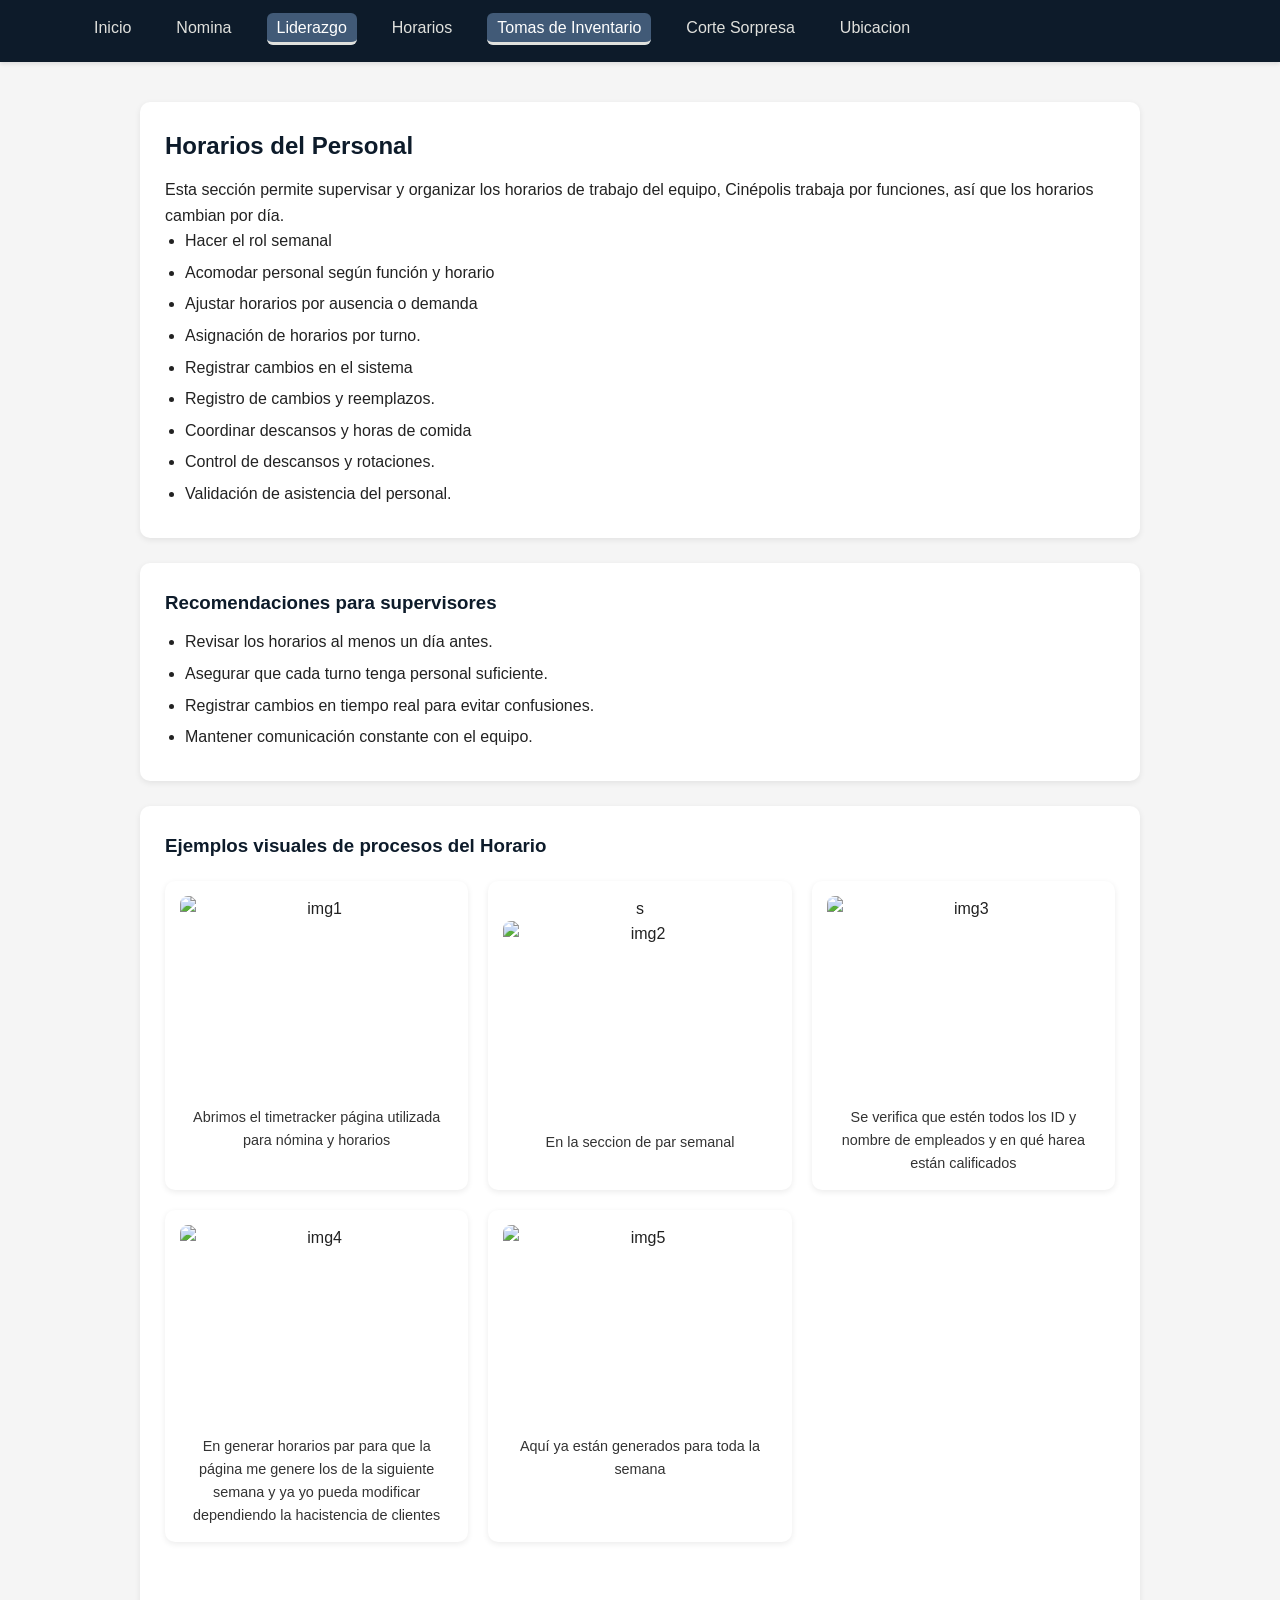
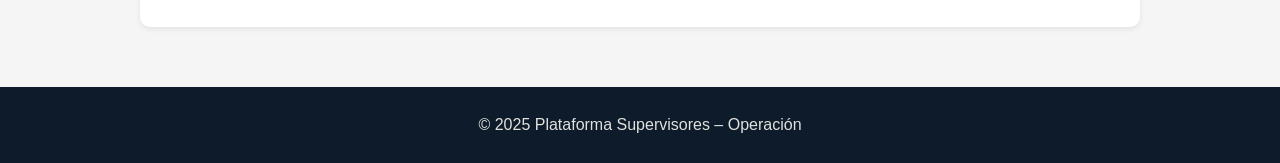
==== supervisores_horarios.html @ f8d952b4 "Add files via upload" ====
<!DOCTYPE html>
<html lang="es">
<head>
  <meta charset="UTF-8">
  <meta name="viewport" content="width=device-width, initial-scale=1.0">
  <title>Horarios del Personal</title>
  <link rel="stylesheet" href="supervisores.css">
</head>

<body>

<header>
  <nav>
    <ul>
      <li><a href="index.html">Inicio</a></li>
      <li><a href="supervisores_nomina.html">Nomina</a></li>
      <li><a href="supervisores_liderazgo.html" class="activo">Liderazgo</a></li>
      <li><a href="supervisores_horarios.html">Horarios</a></li>
      <li><a href="supervisores_tomas.html" class="activo">Tomas de Inventario</a></li>
      <li><a href="corte_sorpresa.html">Corte Sorpresa</a></li>
    <li><a href="ubicacion.html">Ubicacion</a></li>
    </ul>
  </nav>
</header>  


  <main>
    <section class="card">
      <h2>Horarios del Personal</h2>
      <p>Esta sección permite supervisar y organizar los horarios de trabajo del equipo,
        Cinépolis trabaja por funciones, así que los horarios cambian por día.</p>

      <ul>
        <li>Hacer el rol semanal</li>
        <li>Acomodar personal según función y horario</li>
        <li>Ajustar horarios por ausencia o demanda</li>
        <li>Asignación de horarios por turno.</li>
        <li>Registrar cambios en el sistema</li>
        <li>Registro de cambios y reemplazos.</li>
        <li>Coordinar descansos y horas de comida</li>
        <li>Control de descansos y rotaciones.</li>
        <li>Validación de asistencia del personal.</li>
      </ul>
    </section>

    <section class="card">
      <h3>Recomendaciones para supervisores</h3>
      <ul>
        <li>Revisar los horarios al menos un día antes.</li>
        <li>Asegurar que cada turno tenga personal suficiente.</li>
        <li>Registrar cambios en tiempo real para evitar confusiones.</li>
        <li>Mantener comunicación constante con el equipo.</li>
      </ul>
    </section>

        <section class="card">
  <h3>Ejemplos visuales de procesos del Horario</h3>

  <div class="horario-imagenes">
    <figure>
      <img src="https://scontent.fntr10-1.fna.fbcdn.net/v/t39.30808-6/593246104_122100303579144871_3949561760545869852_n.jpg?_nc_cat=107&ccb=1-7&_nc_sid=127cfc&_nc_ohc=zjcT1Q22E1cQ7kNvwEEnP5G&_nc_oc=AdncEPBnw1OClzxGAH7D4YTHIGA675r9w1P5EIXVO28soxWUr5AfkddjyivpnVl7qePSsy1DTqzqOOE6uWoV7D2c&_nc_zt=23&_nc_ht=scontent.fntr10-1.fna&_nc_gid=ojB0VfcROuiCbm1ePfON3A&oh=00_AfnatYTb47JiaDL2BwHX784SV0RXNw0F-reyaqy4VSStMQ&oe=693C42B6" alt="img1">
      <figcaption>Abrimos el timetracker página utilizada para nómina y horarios</figcaption>
    </figure>

    <figure>s
      <img src="https://scontent.fntr10-1.fna.fbcdn.net/v/t39.30808-6/594589830_122100303627144871_7634012687506745066_n.jpg?_nc_cat=103&ccb=1-7&_nc_sid=127cfc&_nc_ohc=UIEAWEtCH5AQ7kNvwFCDGIs&_nc_oc=AdkDZf6TE83Rntu-NKGbkG82e1oWmt5LoP23JUorwwCEJGQlfs1CT-21TxsD1Z0PNqbidbSnUtzWPO4ecUFrhhrn&_nc_zt=23&_nc_ht=scontent.fntr10-1.fna&_nc_gid=1pyYU8gItAGqg71uslPscw&oh=00_Afk3DTol2dSJALJd3ZUw7C9QlrESw21_hBOlGHJYeRQRxA&oe=693C4399" alt="img2">
      <figcaption>En la seccion de par semanal</figcaption>
    </figure>

    <figure>
      <img src="https://scontent.fntr10-2.fna.fbcdn.net/v/t39.30808-6/594556267_122100303597144871_4830863225241563096_n.jpg?_nc_cat=106&ccb=1-7&_nc_sid=127cfc&_nc_ohc=W0PHkTNys7sQ7kNvwFALyAz&_nc_oc=AdlbeDW5IGV1BHnfJHfvBF1C4LYT_QaEmPve7buJ9d7E70y01RK255TokCqu0kQrL0Yw0UfvkSOFbXxXUGBUcne1&_nc_zt=23&_nc_ht=scontent.fntr10-2.fna&_nc_gid=WjD4P2nIKufIKwJ8tKBwgA&oh=00_AfkgO8BXR5KY1YsBrpWB7UoBIeoAX77UAVt7RW6m4ddXAA&oe=693C1237" alt="img3">
      <figcaption>Se verifica que estén todos los ID y nombre de empleados y en qué harea están calificados</figcaption>
    </figure>

    <figure>
      <img src="https://scontent.fntr10-2.fna.fbcdn.net/v/t39.30808-6/593293833_122100303681144871_4282954107741860934_n.jpg?_nc_cat=109&ccb=1-7&_nc_sid=127cfc&_nc_ohc=vlSZ2sHHuYcQ7kNvwElCbLx&_nc_oc=AdmiZK8foMRgshzJ2Zg4-qDj0IH7wGcmc_dlqy7icJ7l-6RGNdPBsrHqkHaADiss3aZXjnfSiu5F-3-ySfG4Uzbl&_nc_zt=23&_nc_ht=scontent.fntr10-2.fna&_nc_gid=AfXisk1lECXoRZYoTvI6Yg&oh=00_AfkqggWd9mI5FBemPQ9FI-OQGAmBaNyLrAnvOBTFX2x6fg&oe=693C1736" alt="img4">
      <figcaption>En generar horarios par para que la página me genere los de la siguiente semana y ya yo pueda modificar dependiendo la hacistencia de clientes</figcaption>
    </figure>

    <figure>
      <img src="https://scontent.fntr10-1.fna.fbcdn.net/v/t39.30808-6/593251310_122100303705144871_2663887958515606969_n.jpg?_nc_cat=100&ccb=1-7&_nc_sid=127cfc&_nc_ohc=8vZDjj7tsUIQ7kNvwEDsMK0&_nc_oc=AdkGBmKWv1a2_ZFFymGYFlNqorvqpLjSIuWl429d6vxalyihmXTNr37jUiE3yzEYXwetiPdDEArxwH3hATL1LuUV&_nc_zt=23&_nc_ht=scontent.fntr10-1.fna&_nc_gid=29Ne-QyQM2Ki1XTwrbEyHw&oh=00_AfkYEBu_gw_pLK3fUoFQb02ig3y3i3LPlhwp13iQ1LEbig&oe=693C1486" alt="img5">
      <figcaption>Aquí ya están generados para toda la semana</figcaption>
    </figure>
  </div>
</section>

  </main>

  <footer>
    <p>&copy; 2025 Plataforma Supervisores – Operación</p>
  </footer>

</body>
</html>
---- supervisores.css ----
/* ====== ESTILO GENERAL ====== */
* {
  margin: 0;
  padding: 0;
  box-sizing: border-box;
  font-family: "Arial", sans-serif;
}

body {
  background: #f5f5f5;
  color: #222;
  line-height: 1.6;
}

/* ====== HEADER Y NAVEGACIÓN ====== */
header {
  background: #0d1b2a;
  padding: 15px 0;
  box-shadow: 0 2px 4px rgba(0,0,0,0.1);
}

nav {
  display: flex;
  justify-content: space-between;
  align-items: center;
  width: 90%;
  margin: 0 auto;
}

nav ul {
  list-style: none;
  display: flex;
  gap: 25px;
}

nav a {
  text-decoration: none;
  color: #e0e1dd;
  font-weight: 500;
  padding: 6px 10px;
  border-radius: 6px;
  transition: 0.2s;
}

nav a:hover {
  background: #1b263b;
}

nav a.activo {
  background: #415a77;
  color: white;
  border-bottom: 3px solid #e0e1dd;
}

/* Logo de Cinépolis */
nav .logo img {
  height: 40px;
  width: auto;
}

/* ====== CONTENIDO PRINCIPAL ====== */
main {
  width: 90%;
  max-width: 1000px;
  margin: 40px auto;
  display: flex;
  flex-direction: column;
  gap: 25px;
}

.intro, .card {
  background: white;
  padding: 25px;
  border-radius: 10px;
  box-shadow: 0 2px 6px rgba(0,0,0,0.08);
}

h2, h3 {
  margin-bottom: 12px;
  color: #0d1b2a;
}

ul {
  margin-left: 20px;
}

ul li {
  margin-bottom: 6px;
}

/* ====== GALERÍA DE IMÁGENES NOMINA ====== */
.nomina-imagenes {
  display: grid;
  grid-template-columns: repeat(auto-fit, minmax(220px, 1fr));
  gap: 20px;
  margin-top: 20px;
}

.nomina-imagenes figure {
  background: white;
  padding: 15px;
  border-radius: 10px;
  box-shadow: 0 2px 6px rgba(0,0,0,0.08);
  text-align: center;
}

.nomina-imagenes img {
  width: 100%;
  max-width: 220px;
  height: auto;
  border-radius: 8px;
  display: block;
  margin: 0 auto 10px auto;
}

.nomina-imagenes figcaption {
  font-size: 0.9rem;
  color: #333;
  margin-top: 8px;
}

/* ====== GALERÍA DE IMÁGENES HORARIOS ====== */
.horario-imagenes {
  display: grid;
  grid-template-columns: repeat(auto-fit, minmax(280px, 1fr));
  gap: 20px;
  margin-top: 20px;
  margin-bottom: 60px;
}

.horario-imagenes figure {
  background: white;
  padding: 15px;
  border-radius: 10px;
  box-shadow: 0 2px 6px rgba(0,0,0,0.08);
  text-align: center;
}

.horario-imagenes img {
  width: 100%;
  height: 200px;
  object-fit: cover;
  border-radius: 8px;
  display: block;
  margin: 0 auto 10px auto;
}

.horario-imagenes figcaption {
  font-size: 0.9rem;
  color: #333;
  margin-top: 8px;
}


/* ====== GALERÍA DE IMÁGENES TOMAS ====== */
.tomas-imagenes {
  display: grid;
  grid-template-columns: repeat(auto-fit, minmax(280px, 1fr));
  gap: 20px;
  margin-top: 20px;
  margin-bottom: 60px;
}

.tomas-imagenes figure {
  background: white;
  padding: 15px;
  border-radius: 10px;
  box-shadow: 0 2px 6px rgba(0,0,0,0.08);
  text-align: center;
}

.tomas-imagenes img {
  width: 100%;
  height: 200px;
  object-fit: cover;
  border-radius: 8px;
  display: block;
  margin: 0 auto 10px auto;
  transition: transform 0.4s ease; /* efecto de zoom */
}

.tomas-imagenes img:hover {
  transform: scale(1.05); /* zoom suave al pasar el mouse */
}

.tomas-imagenes figcaption {
  font-size: 0.9rem;
  color: #333;
  margin-top: 8px;
}



.carrusel {
  position: relative;
  width: 800px;
  max-width: 95%;
  margin: 40px auto;
  overflow: hidden;
  border-radius: 12px;
  background: #ffffff;
  box-shadow: 0 4px 14px rgba(0,0,0,0.2);
}


.slide {
  display: none;
  animation: fade 0.6s ease-in-out;
}


.slide.activo {
  display: block;
}


.carrusel img {
  width: 100%;
  height: auto;
  border-radius: 12px 12px 0 0;
  object-fit: cover;
}

.carrusel {
  max-height: 900px; 
}

.carrusel img {
  height: 850px; 
  object-fit: cover;
}

.texto {
  background: rgba(0,0,0,0.55);
  color: #fff;
  padding: 12px 15px;
  font-size: 1rem;
  text-align: center;
  border-radius: 0 0 12px 12px;
  backdrop-filter: blur(4px);
}


.carrusel-btn {
  position: absolute;
  top: 50%;
  transform: translateY(-50%);
  background: rgba(0,0,0,0.5);
  color: white;
  padding: 12px 16px;
  border: none;
  cursor: pointer;
  border-radius: 50%;
  font-size: 28px;
  transition: 0.3s ease;
  z-index: 10;
}

.carrusel-btn:hover {
  background: rgba(0,0,0,0.8);
  transform: translateY(-50%) scale(1.1);
}

.prev {
  left: 15px;
}

.next {
  right: 15px;
}


@keyframes fade {
  from { opacity: 0; transform: scale(1.02); }
  to { opacity: 1; transform: scale(1); }
}


@media (max-width: 600px) {
  .carrusel {
    width: 100%;
  }

  .carrusel-btn {
    padding: 8px 12px;
    font-size: 22px;
  }

  .texto {
    font-size: 0.9rem;
  }
}



/* ====== FOOTER ====== */
footer {
  text-align: center;
  padding: 25px 0;
  background: #0d1b2a;
  color: #e0e1dd;
  margin-top: 60px;
  position: relative;
}

/* ====== IMAGEN INTRO CON ZOOM ====== */
.intro img {
  display: block;
  max-width: 100%;
  height: auto;
  margin: 20px auto;
  border-radius: 12px;
  box-shadow: 0 4px 12px rgba(0,0,0,0.15);
  object-fit: cover;
  transition: transform 0.4s ease; /* transición para el zoom */
}

.intro img:hover {
  transform: scale(1.05); /* zoom suave al pasar el mouse */
}
/* ====== UBICACIÓN Y CONTACTO ====== */
.info-extra {
  background: #ffffff;
  padding: 30px;
  border-radius: 12px;
  box-shadow: 0 2px 8px rgba(0,0,0,0.06);
  width: 90%;
  max-width: 1000px;
  margin: 30px auto;
}

.info-extra h2 {
  font-size: 1.6rem;
  color: #0d1b2a;
  margin-bottom: 15px;
  border-bottom: 2px solid #e0e1dd;
  padding-bottom: 6px;
}

.info-extra p,
.info-extra ul {
  font-size: 1rem;
  color: #333;
  line-height: 1.6;
}

.info-extra a {
  color: #415a77;
  text-decoration: underline;
}

.info-extra a:hover {
  color: #1b263b;
}

.mapa iframe {
  width: 100%;
  height: 400px;
  border-radius: 12px;
  box-shadow: 0 2px 10px rgba(0,0,0,0.1);
  margin-bottom: 20px;
}
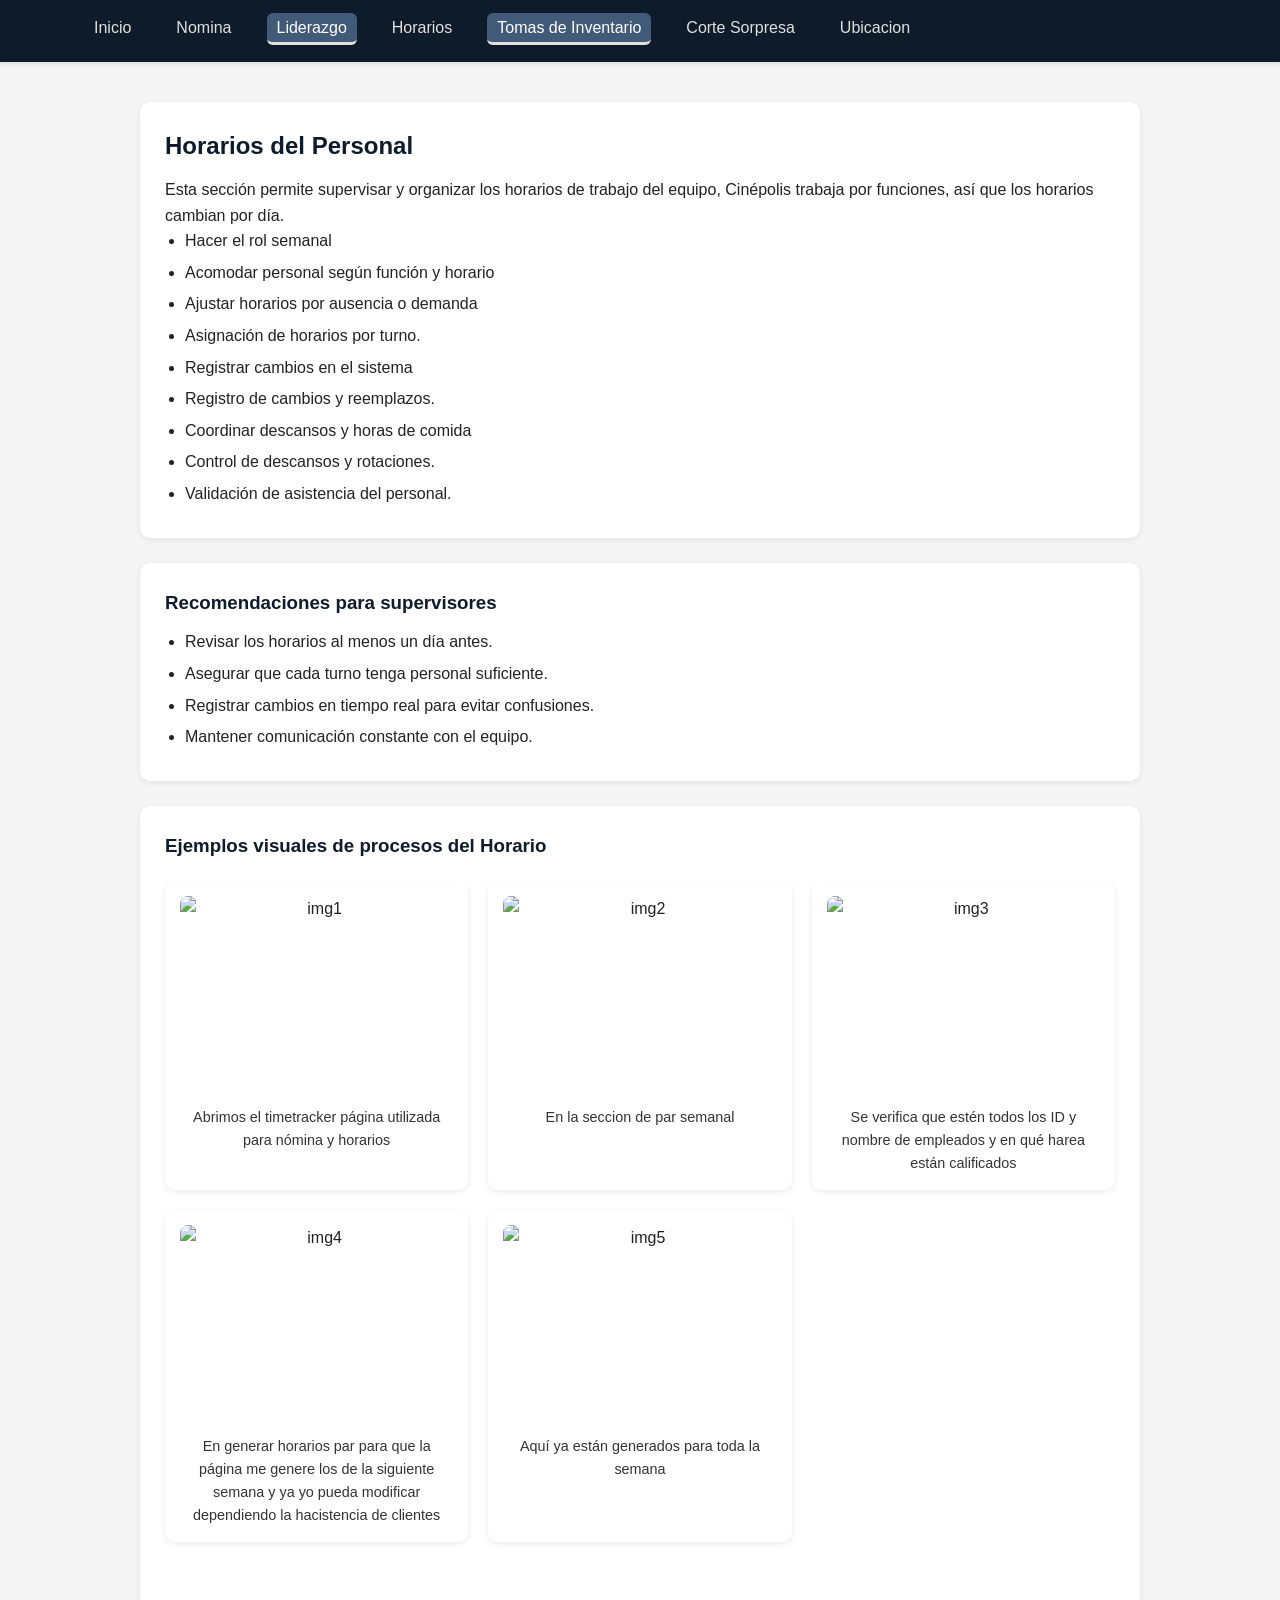
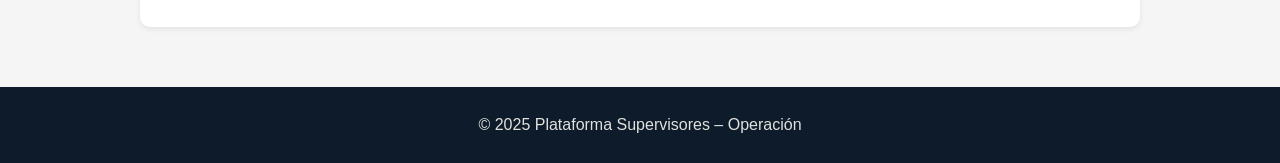
==== commit 0bc16165: "Add files via upload" ====
--- a/supervisores_horarios.html
+++ b/supervisores_horarios.html
@@ -58,27 +58,27 @@
 
   <div class="horario-imagenes">
     <figure>
-      <img src="https://scontent.fntr10-1.fna.fbcdn.net/v/t39.30808-6/593246104_122100303579144871_3949561760545869852_n.jpg?_nc_cat=107&ccb=1-7&_nc_sid=127cfc&_nc_ohc=zjcT1Q22E1cQ7kNvwEEnP5G&_nc_oc=AdncEPBnw1OClzxGAH7D4YTHIGA675r9w1P5EIXVO28soxWUr5AfkddjyivpnVl7qePSsy1DTqzqOOE6uWoV7D2c&_nc_zt=23&_nc_ht=scontent.fntr10-1.fna&_nc_gid=ojB0VfcROuiCbm1ePfON3A&oh=00_AfnatYTb47JiaDL2BwHX784SV0RXNw0F-reyaqy4VSStMQ&oe=693C42B6" alt="img1">
+      <img src="https://scontent.fntr10-1.fna.fbcdn.net/v/t39.30808-6/597079127_122104394727144871_5373161389882580456_n.jpg?_nc_cat=104&ccb=1-7&_nc_sid=127cfc&_nc_ohc=e3KYb4wKz1YQ7kNvwG0F53W&_nc_oc=AdnlNFmCROilemBr9xsFWP3LHIEUKOJFaZYRUCdf3dRpzu_2OkdCAB3EImq-1qFj-TjvC5c2bL5qWxx1r5p-raeR&_nc_zt=23&_nc_ht=scontent.fntr10-1.fna&_nc_gid=u75cc8a9G_uuwg0Pr28UWg&oh=00_AfmsBXFw3qJWprfdNL6PG8g-8Ex_Y4vGjhNzUWAjrTrHbw&oe=693CD8CE" alt="img1">
       <figcaption>Abrimos el timetracker página utilizada para nómina y horarios</figcaption>
     </figure>
 
-    <figure>s
-      <img src="https://scontent.fntr10-1.fna.fbcdn.net/v/t39.30808-6/594589830_122100303627144871_7634012687506745066_n.jpg?_nc_cat=103&ccb=1-7&_nc_sid=127cfc&_nc_ohc=UIEAWEtCH5AQ7kNvwFCDGIs&_nc_oc=AdkDZf6TE83Rntu-NKGbkG82e1oWmt5LoP23JUorwwCEJGQlfs1CT-21TxsD1Z0PNqbidbSnUtzWPO4ecUFrhhrn&_nc_zt=23&_nc_ht=scontent.fntr10-1.fna&_nc_gid=1pyYU8gItAGqg71uslPscw&oh=00_Afk3DTol2dSJALJd3ZUw7C9QlrESw21_hBOlGHJYeRQRxA&oe=693C4399" alt="img2">
+    <figure>
+      <img src="https://scontent.fntr10-1.fna.fbcdn.net/v/t39.30808-6/596887266_122104394757144871_7787345128652594530_n.jpg?_nc_cat=107&ccb=1-7&_nc_sid=127cfc&_nc_ohc=GRynYS_JtzkQ7kNvwHiPwsp&_nc_oc=AdmD0W7N51BhGAWxuDANCBRRpG1-2T0NWWqTk-Bj385Q9n2LU6WYNx1fdaTFC-CKpdLpROXGmpkmZxVnBkm5pq-9&_nc_zt=23&_nc_ht=scontent.fntr10-1.fna&_nc_gid=EQ72QpWRjuyrCaS8nOOdlQ&oh=00_AfkDLH8YUDsLrxX4pHoUaZ8QdmsP9cuS0A86Mg3MnRbpSA&oe=693CEAA9" alt="img2">
       <figcaption>En la seccion de par semanal</figcaption>
     </figure>
 
     <figure>
-      <img src="https://scontent.fntr10-2.fna.fbcdn.net/v/t39.30808-6/594556267_122100303597144871_4830863225241563096_n.jpg?_nc_cat=106&ccb=1-7&_nc_sid=127cfc&_nc_ohc=W0PHkTNys7sQ7kNvwFALyAz&_nc_oc=AdlbeDW5IGV1BHnfJHfvBF1C4LYT_QaEmPve7buJ9d7E70y01RK255TokCqu0kQrL0Yw0UfvkSOFbXxXUGBUcne1&_nc_zt=23&_nc_ht=scontent.fntr10-2.fna&_nc_gid=WjD4P2nIKufIKwJ8tKBwgA&oh=00_AfkgO8BXR5KY1YsBrpWB7UoBIeoAX77UAVt7RW6m4ddXAA&oe=693C1237" alt="img3">
+      <img src="https://scontent.fntr10-2.fna.fbcdn.net/v/t39.30808-6/596288867_122104394739144871_6094791374413974656_n.jpg?_nc_cat=105&ccb=1-7&_nc_sid=127cfc&_nc_ohc=oWC8gAHhfuoQ7kNvwHN5ya1&_nc_oc=AdlHBbTlOmqzF5erYOn1DlJjUOzavbargrMsxSw8BAysY6e9qeRvISvRk15zfVmErXO0NzpEUsO9no0YPQNIt52l&_nc_zt=23&_nc_ht=scontent.fntr10-2.fna&_nc_gid=T2SoPfyHk__hJetNNxvcmQ&oh=00_AfmaSbWxITBABPC2KKrsHfXQAma5htXSUB5WYYh8Y3XbtA&oe=693CF295" alt="img3">
       <figcaption>Se verifica que estén todos los ID y nombre de empleados y en qué harea están calificados</figcaption>
     </figure>
 
     <figure>
-      <img src="https://scontent.fntr10-2.fna.fbcdn.net/v/t39.30808-6/593293833_122100303681144871_4282954107741860934_n.jpg?_nc_cat=109&ccb=1-7&_nc_sid=127cfc&_nc_ohc=vlSZ2sHHuYcQ7kNvwElCbLx&_nc_oc=AdmiZK8foMRgshzJ2Zg4-qDj0IH7wGcmc_dlqy7icJ7l-6RGNdPBsrHqkHaADiss3aZXjnfSiu5F-3-ySfG4Uzbl&_nc_zt=23&_nc_ht=scontent.fntr10-2.fna&_nc_gid=AfXisk1lECXoRZYoTvI6Yg&oh=00_AfkqggWd9mI5FBemPQ9FI-OQGAmBaNyLrAnvOBTFX2x6fg&oe=693C1736" alt="img4">
+      <img src="https://scontent.fntr10-1.fna.fbcdn.net/v/t39.30808-6/594810864_122104394817144871_3161054825881035979_n.jpg?_nc_cat=108&ccb=1-7&_nc_sid=127cfc&_nc_ohc=5V17VKI9JSQQ7kNvwH8jJVr&_nc_oc=Adk5TjidAe-DBWScws-UmyE4XpJkm6yZ8Hpbbv5hPurF7YI9b22YDNyHT-DiBegwpAkncljJEwK11z7uazCfz_Xr&_nc_zt=23&_nc_ht=scontent.fntr10-1.fna&_nc_gid=bOfG0WbrIDAv1KBUKuoWlQ&oh=00_AfnJrwMt00JtDsV4bp_4XMLsacc4n13vupbMFiL5f6K3Dw&oe=693CF0E7" alt="img4">
       <figcaption>En generar horarios par para que la página me genere los de la siguiente semana y ya yo pueda modificar dependiendo la hacistencia de clientes</figcaption>
     </figure>
 
     <figure>
-      <img src="https://scontent.fntr10-1.fna.fbcdn.net/v/t39.30808-6/593251310_122100303705144871_2663887958515606969_n.jpg?_nc_cat=100&ccb=1-7&_nc_sid=127cfc&_nc_ohc=8vZDjj7tsUIQ7kNvwEDsMK0&_nc_oc=AdkGBmKWv1a2_ZFFymGYFlNqorvqpLjSIuWl429d6vxalyihmXTNr37jUiE3yzEYXwetiPdDEArxwH3hATL1LuUV&_nc_zt=23&_nc_ht=scontent.fntr10-1.fna&_nc_gid=29Ne-QyQM2Ki1XTwrbEyHw&oh=00_AfkYEBu_gw_pLK3fUoFQb02ig3y3i3LPlhwp13iQ1LEbig&oe=693C1486" alt="img5">
+      <img src="https://scontent.fntr10-2.fna.fbcdn.net/v/t39.30808-6/596887263_122104394847144871_6470855571154493509_n.jpg?_nc_cat=109&ccb=1-7&_nc_sid=127cfc&_nc_ohc=yc25zeKjmwQQ7kNvwFwn1uz&_nc_oc=AdlU5N488fsUoinyhZS7rzhHvaTKNHPjsTwj6wcBiebndvnfgzBznsWQW31nM5rG53euwhKWD3pE2zxt3MNem6Vh&_nc_zt=23&_nc_ht=scontent.fntr10-2.fna&_nc_gid=a4Deph4WJx1Pp5xRI3HFRA&oh=00_AfmfYEtTB4ZcO9SlUCXgwaiKOxF2BvUbJKJ1ecCcTFridw&oe=693CE8B7" alt="img5">
       <figcaption>Aquí ya están generados para toda la semana</figcaption>
     </figure>
   </div>
